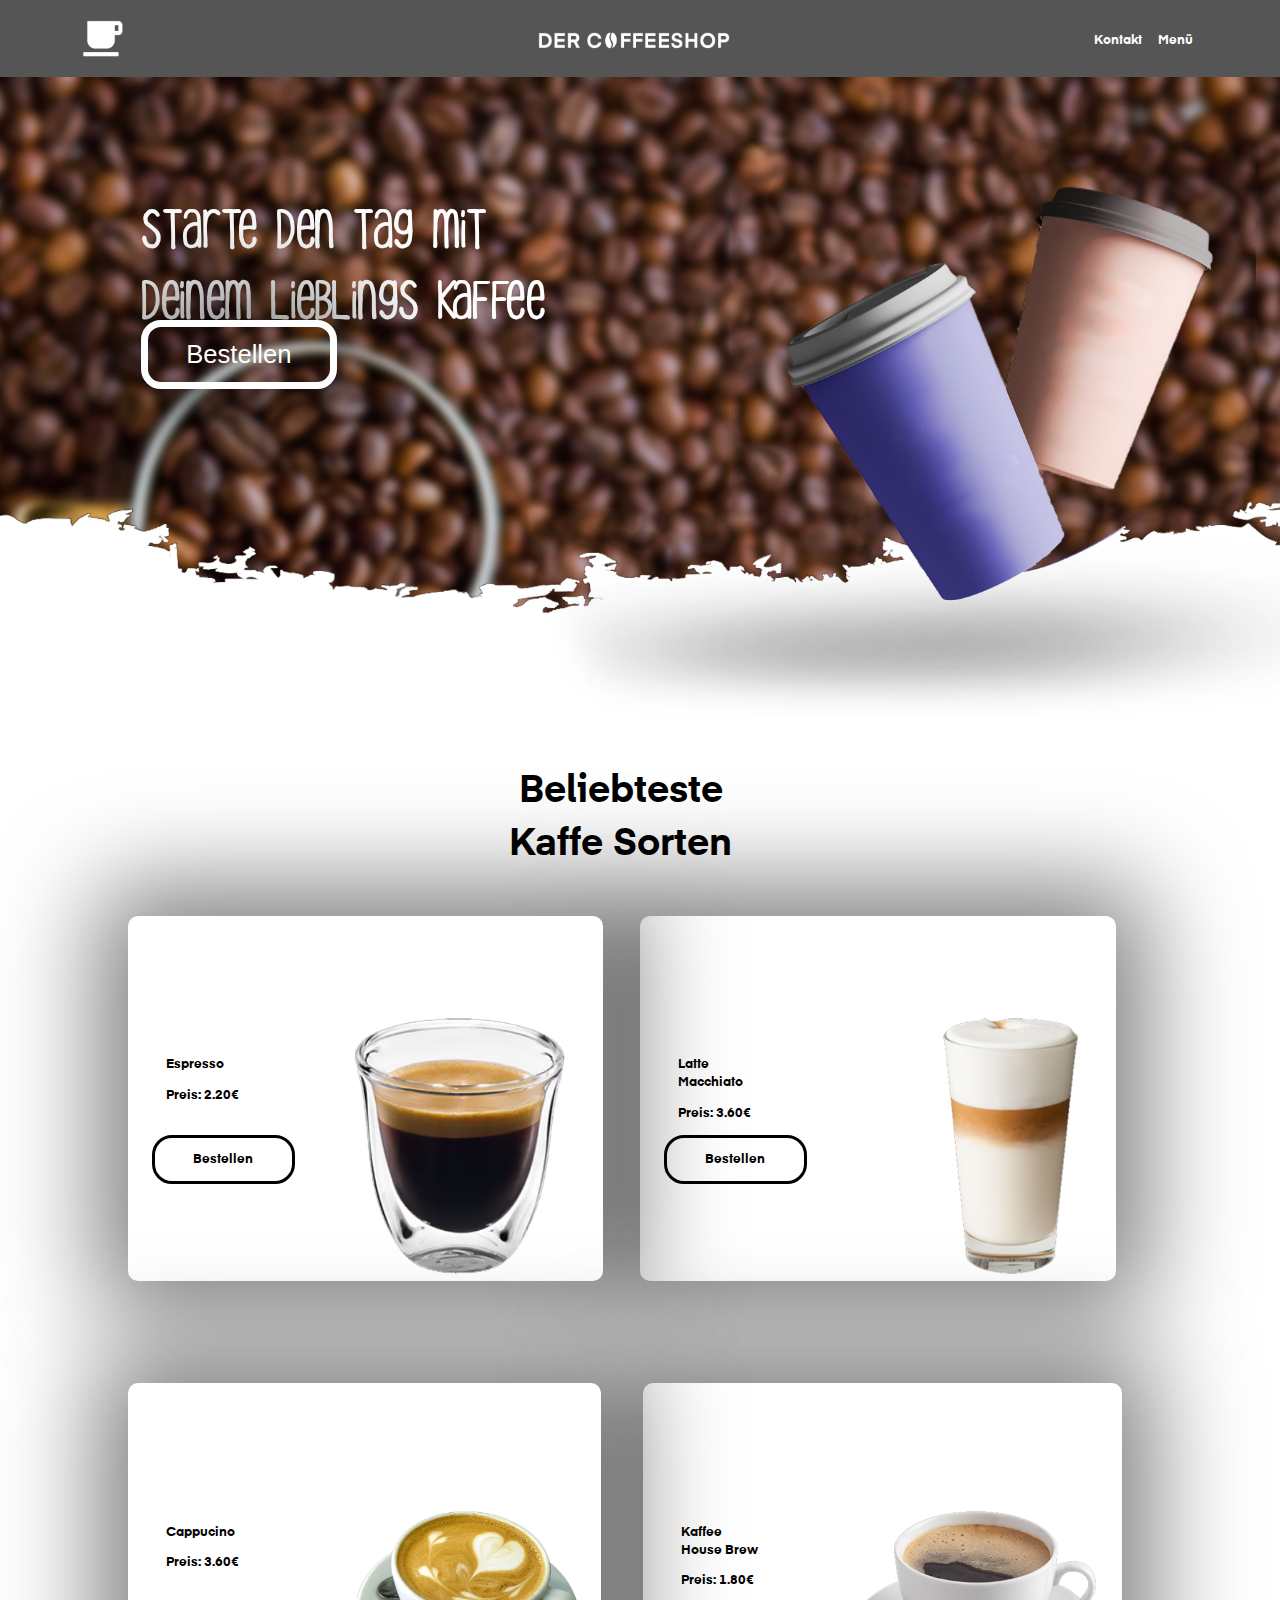
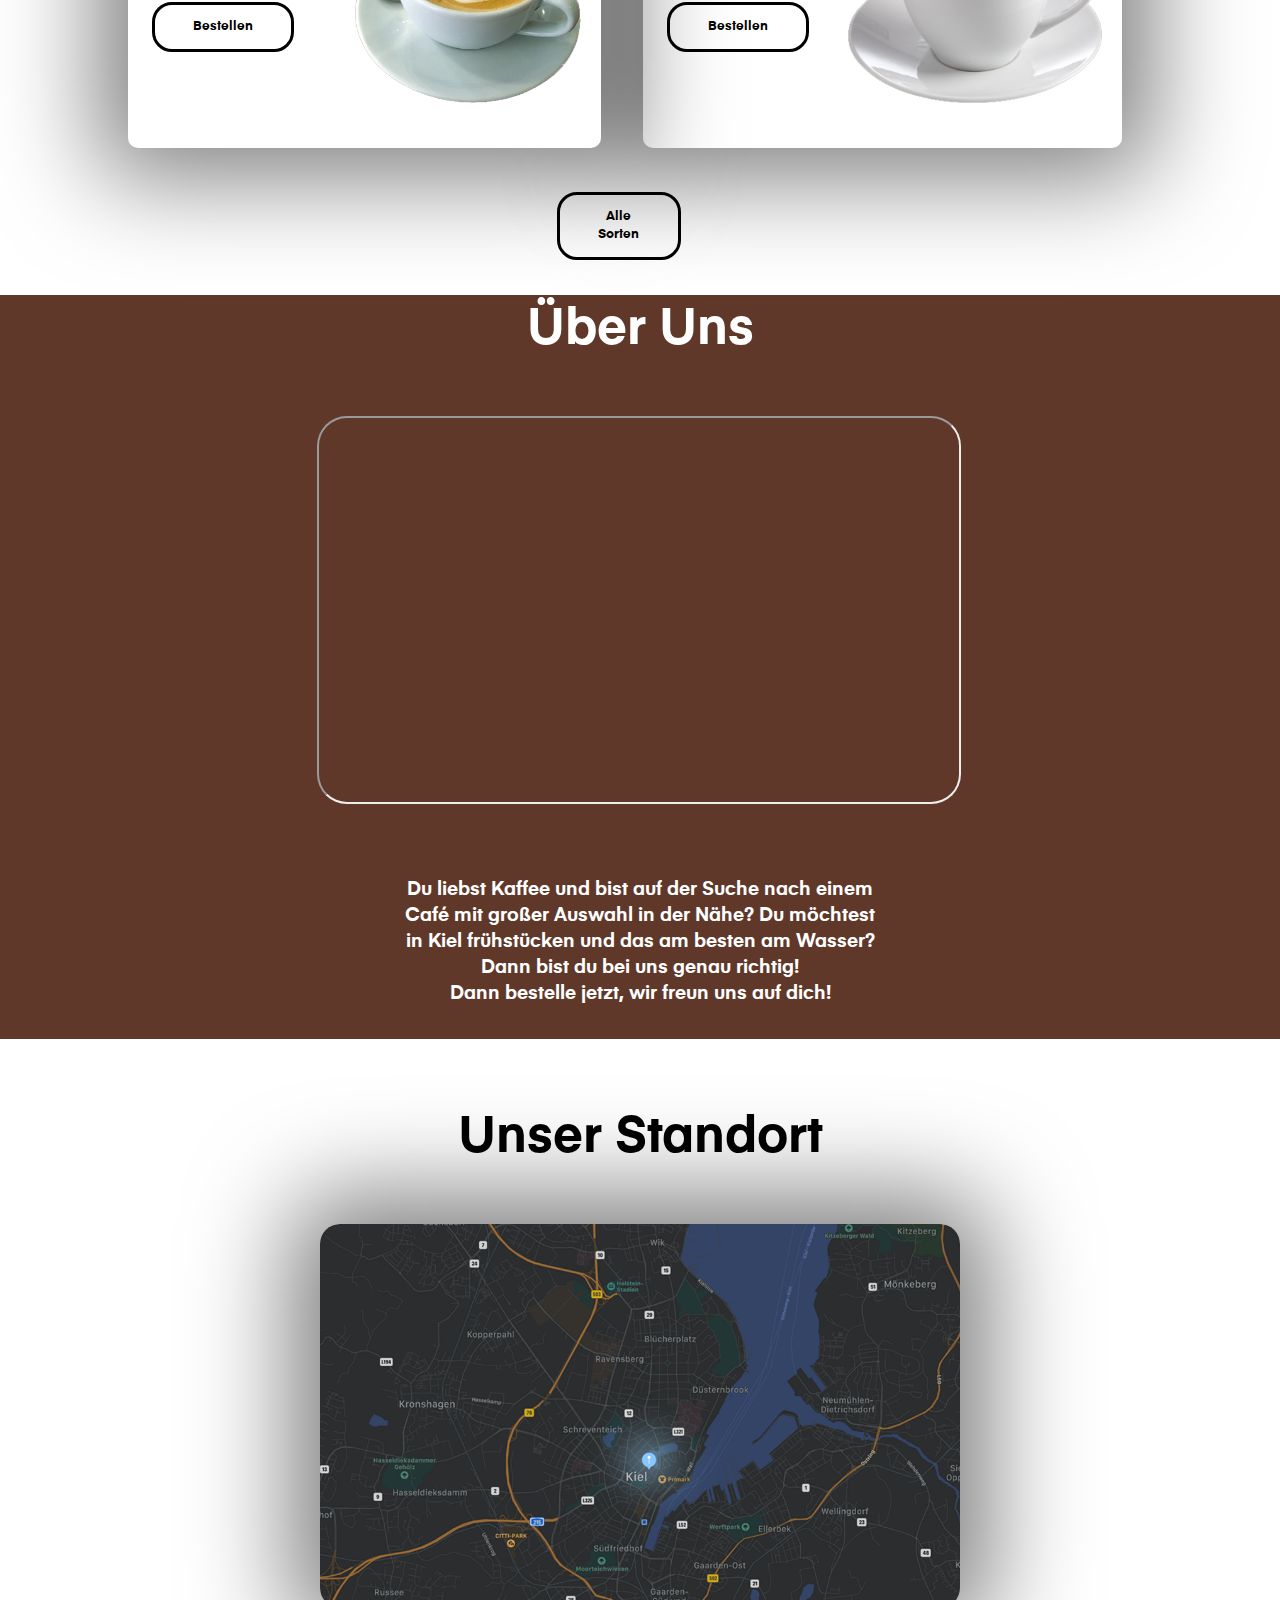
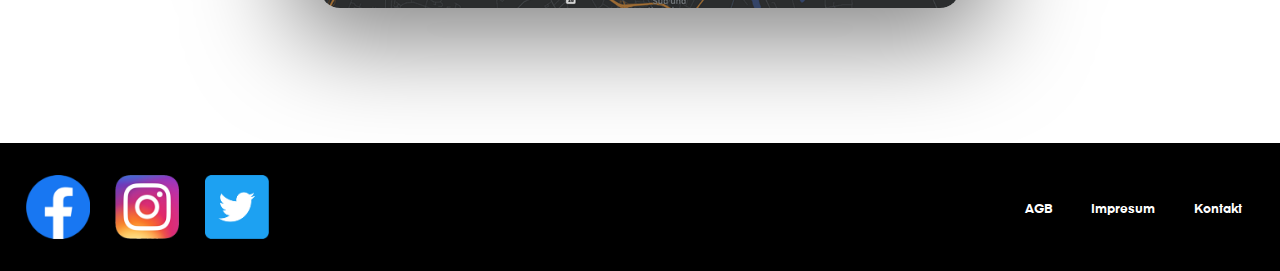
==== Website/Index.html @ a0479962 "Add files via upload" ====
<!DOCTYPE html>
<html>
	<head>
		<meta name="viewport" content="width=device-width, initial-scale=1">
		<link rel="stylesheet" href="css/Homepage-1.css">
		<script src="js/Homepage.js"></script>
		<title> Der Coffeshop</title>
	</head>

<body>

<div class="Outer"> 
	
	<div class="Cup">
		<div class="Logo">
   			 <img src="assets/Logo.png" alt="Cup" style="width: 4vw; height: auto;">
  		</div>
	</div>
	
	<div class="Coffee">	
 		<div class="Logo2">
    		<img src="assets/Logo2.png" alt="Logo" style="width: 15vw; height: auto;">
	 	</div>
	</div>
	
	<div class="">
		<a href="Contact.html" class="Kontakt">
		Kontakt
		</a>
	</div>
	
	<div class="">
		<a href="Contact.html" class="Menue">
		Menü
		</a>
	</div>
	
	
</div>
	
	
	
	
<figure class="MainOuter">
	
	<p class="Headline">
	Starte den Tag mit <br> deinem Lieblings Kaffee
	</p>
	
	
	<button class="btn" onclick=" window.open('Contact.html')">Bestellen</button>
	
	
	<figure class="Main">
	</figure>
	
</figure>
	
	
	<div class="Kaffetext-Main"> 
			
		<p> Beliebteste <br> Kaffe Sorten </p>
		
			
	</div>
	
<div class="TopRow"> 
	<div class="Kaffe1">
		
		<div class="Kaffetext"> 
			
		<p> Latte <br> Macchiato </p>
		<p> Preis: 3.60€ </p>
		<button class="btn-kaffe" onclick=" window.open('Contact.html')">Bestellen</button>
			
		</div>
		
		
		<div class="Bild">
   			 <img src="assets/Latte.png" alt="Cup" style="height: 20vw; width: auto;">
  		</div>
		
	</div>
	
		<div class="Kaffe2">
		
		<div class="Kaffetext"> 
			
		<p> Espresso <br> </p>
		<p> Preis: 2.20€ </p>
		<button class="btn-kaffe" onclick=" window.open('Contact.html')">Bestellen</button>
			
		</div>
		
		
		<div class="Bild">
   			 <img src="assets/Espresso.png" alt="Cup" style="height: 20vw; width: auto; margin-left: -6vw;">
  		</div>
		
	</div>

</div>
	
	<div class="LowerRow"> 
	<div class="Kaffe3">
		
		<div class="Kaffetext"> 
			
		<p> Kaffee <br> House Brew </p>
		<p> Preis: 1.80€ </p>
		<button class="btn-kaffe" onclick=" window.open('Contact.html')">Bestellen</button>
			
		</div>
		
		
		<div class="Bild">
   			 <img src="assets/House.png" alt="Cup" style="height: 15vw; width: auto; padding-top:-1vw ;margin-bottom: 3vw; margin-left: -8vw;margin-right: -1.4vw;margin-top: 2vw;">
  		</div>
		
	</div>
	
		<div class="Kaffe4">
		
		<div class="Kaffetext"> 
			
			<p> Cappucino <br></p>
			<p> Preis: 3.60€ </p>
			<button class="btn-kaffe" onclick=" window.open('Contact.html')">Bestellen</button>
			
			</div>
		
		
			<div class="Bild">
   				 <img src="assets/Cappucino.png" alt="Cup" style="height: 15vw; width: auto; padding-top:-1vw ;margin-bottom: 3vw; margin-left: -6vw;margin-right: -1.4vw;margin-top: 2vw;">
  			</div>
		
		</div>
		

</div>
	
<div class="AllCoffee"> 
	<div class="AlleSorten">	
		<button class="btn-kaffe" onclick=" window.open('Contact.html')">Alle Sorten</button>	
	</div>
</div>
	
<div class="UeberUns">
	
	<div class="UeberUnsTextMain">
	<p>
	Über Uns
	</p>
	</div>
	
	<div class="UeberUnsVideo">
	<iframe width="700vw" height="500vw" class="UeberUnsVideo" src="https://www.youtube.com/embed/Tdwetb0Mvyc">
</iframe>
	</div>
	
	<div class="UeberUnsText">
	<p>
	Du liebst Kaffee und bist auf der Suche nach einem <br> Café mit großer Auswahl in der Nähe?
	Du möchtest <br> in Kiel frühstücken und das am besten am Wasser? <br> 
	Dann bist du bei uns genau richtig! <br> Dann bestelle jetzt, wir freun uns auf dich!
	</p>
	</div>
	
</div>
	
<div class="MapSection">
	<div class="MapTextMain">
	<p>
	Unser Standort
	</p>
	</div>
	<div class="Map">
	<img class="MapImg" src="assets/Map.png" alt="Map">
	</div>
</div>

<footer>
<div class="all"> 

 
	<div>
  	<div class="box">
		<img src="assets/FB.png" class="Social" alt="FB">
 	 </div>
  		<div class="box" >
 		 <img src="assets/IG.png" class="Social" alt="IG">
  		</div>
 	 	<div class="box" >
  		<img src="assets/TWitter.png" class="Social" alt="Twitter">
  		</div>
	</div>

<div>
  <div class="box2">
  <p>Kontakt</p>
  </div>
  <div class="box2" >
  <p>Impresum</p>
  </div>
  <div class="box2" >
  <p>AGB</p>
  </div>
</div>

</div>
	

</footer>




</body>
</html>
---- Website/css/Homepage-1.css ----
@font-face {
    font-family: Eina04;
    src: url("../assets/fonts/Eina04-Bold.ttf") format('truetype');
}

 @font-face {
    font-family: Eina03;
    src: url("../assets/fonts/Eina03-Bold.ttf") format('truetype');
}
 @font-face {
    font-family: Dreamy;
    src: url("../assets/fonts/Dreamy Land Medium.ttf") format('truetype');
}

/** Hier setzten wir die Schriftart für den Body **/

body {
 	margin: 0;
	font-family: Eina03;
  
}


/** Hier beginnt der Header **/

.Outer {
	margin:0;
	background:#555;
	padding: 3vw;
}

.Cup {
 
	position: absolute;
  	left: 5%;
   	float: left;
  	padding: 1vw;
  	margin-top: -3%;
	
}

.Coffee {

  	position: absolute;
  	left: 42%;
   	float: left;
	padding-top: 1vw;
  	margin-top: -1.5%;
  
}

.Kontakt {
	font-size: 1vw;
 	color: white;
  	position: absolute;
  	left: 85%;
   	float: left;
  	padding: 0.5vw;
   	margin-top: -1%;
	text-decoration: inherit;
	
}

.Menue {
	font-size: 1vw;
  	color: white;
  	position: absolute;
  	left: 90%;
   	float: left;
  	padding: 0.5vw;
   	margin-top: -1%;
	text-decoration: inherit;
}

.Menue:hover {
	
	background-color: #5F3829;
}

.Kontakt:hover {
	
	background-color: #5F3829;
}




/** Hier beginnt die Headline "Starte dent Tag..." **/

.Headline {
	font-family: Dreamy;
	color: white; 
	background-color: transparent;
	position: absolute;
	
  	top: 10vw;
  	left: 8%;
 
	padding: 1vw 3vw 1vw 3vw;
	font-size: 4vw;
}

/** Hier beginnt das Hintergrund-Bild für die Startseite **/

.Main {
  
  	background-image: url("../assets/Unbenannt-2.png");
  	height: 100%;
	width: auto;
	padding-bottom: 50vw;
	margin-left: 0px;
	margin-right: 0;
	margin-top: 0;
	padding-top: 0;
 	background-size: cover;
  	background-repeat: no-repeat;
}

.MainOuter {
	
	height: auto;
	width: 100%;
	margin-left: 0;
	margin-right: 0;
	margin-top: 0;
	padding-top: 0;
	background-size: cover;
  	background-repeat: no-repeat;
}

/** Hier beginnt der Knopf unter der Headline "Starte dent Tag..." **/


.btn {
 
  	color: white; 
	background-color: transparent;
  	border: 7px solid white;
	position: absolute;
	border-radius: 20px;
  	top: 25vw;
  	left: 11%;
	padding: 1vw 3vw 1vw 3vw;
	font-size: 2vw;
	box-shadow: 0px 0px 100px 30px rgba(1,1,1,0.5);

	
}

.btn:hover 
{
	background: black;
	color:white;
	border: 7px solid black;
	
}


/** Hier beginnt die Box von "Kaffe1" **/

.Kaffe1 {
	margin-right: 5vw;
	margin-bottom: 5vw;
	border-radius: 10px;
	float:left;
	background: white;
	position: absolute;
  	left: 50%;
	padding-top: 10vw;
  	margin-top: -1.5%;
	box-shadow: 0px 0px 100px 30px rgba(1,1,1,0.5);
	
}


/** Hier beginnt die Box von "Kaffe2" **/

.Kaffe2 {
	
	border-radius: 10px;
	float:left;
	background: white;
	position: absolute;
  	left: 10%;
	padding-top: 10vw;
  	margin-top: -1.5%;
	box-shadow: 0px 0px 100px 30px rgba(1,1,1,0.5);
}

/** Hier beginnt die Box von "Kaffe3" **/

.Kaffe3 {
	margin-right: 5vw;
	margin-bottom: 5vw;
	border-radius: 10px;
	float:left;
	background: white;
	position: absolute;
  	left: 50.2%;
	padding-top: 10vw;
  	margin-top: 35%;
	box-shadow: 0px 0px 100px 30px rgba(1,1,1,0.5);
	
}


/** Hier beginnt die Box von "Kaffe4" **/


.Kaffe4 {
	
	border-radius: 10px;
	float:left;
	background: white;
	position: absolute;
  	left: 10%;
	padding-top: 10vw;
	margin-top: 35%;
	box-shadow: 0px 0px 100px 30px rgba(1,1,1,0.5);
}


/** Hier beginnen die Bilder in den Boxen **/

.Bild {
	
	float:right;
  	margin-top: -2vw;
	margin-left: 15vw;
	margin-right: 3vw;
	
}
/** Hier beginnt der Text wie z.B. "Espresso" **/

.Kaffetext {
	font-size: 1vw;
	float:left;
	margin-bottom: 0%;
	margin-left: 3vw;
	margin-right: 0vw;
}

/** Hier beginnt der Knopf für "Bestellen" in den Boxen **/

.btn-kaffe {
 	font-family: Eina03;
  	color: black; 
	background-color: transparent;
  	border: 3px solid black;
	position: absolute;
	border-radius: 20px;
  	top: 60%;
  	left: 5%;
	padding: 1vw 3vw 1vw 3vw;
	font-size: 1vw;
}

.btn-kaffe:hover {
 	background: black;
	color:white;
  
}

/** Hier beginnt die Überschrift für "Beliebteste Kaffe Sorten"  **/

.Kaffetext-Main {
	font-family: Eina04;
  	font-size: 3vw;
	text-align: center;
	margin-left: -3vw;
	padding-top: 1vw;
  	margin-top: -1.5%;
	margin-bottom: 5vw;
}


/** Hier beginnt der Knopf für "Alle Sorten"  **/


.AllCoffee {
	
	border-radius: 10px;
	float:left;
	background: white;
	position: absolute;
  	left: 43.5%;
	margin-top: 67vw;
	margin-bottom: 5vw;
	
	
}



/** Hier beginnt das "Über Uns"-Abteil **/


.UeberUns {
	
	background-color: #5F3829;
	margin-top: 80%;
}

.UeberUnsText {
	text-align: center;
	color: white;
	margin-top: 40%;
	font-size: 1.5vw;
	padding-bottom: 1%;
}

.UeberUnsVideo {
	height: 30vw;
	width: 50vw;
	position: absolute;
	margin-left: 16.5%;
	border-radius: 30px;
}

.UeberUnsTextMain {
	
	color: white;
	text-align: center;
	font-size: 4vw;
	
}



/** Hier beginnt das "Map"-Abteil **/



.MapSection {
	
	margin-top: 5%;
}

.MapImg {
	margin-left:25%; ;
	width: 50vw;
	height: 30vw;
	border-radius: 20px;
	box-shadow: 0px 0px 100px 30px rgba(1,1,1,0.5);
}

.MapTextMain {
	
	color: black;
	text-align: center;
	font-size: 4vw;
	
}




/** Hier beginnt der Footer **/



.box {
	margin-top: 2.5%;
  	float: left;
  	width: 5vw;
  	margin-left: 2vw;

}

.box2 {
	font-size: 1vw;
	color:white;
	margin-top: 3.5%;
  	float: right;
	padding-right:3vw; 
}

.all{
	padding-bottom:10%;
	background-color:black;
	margin-top:10%;
}

.Social {
	height: 5vw;
}

.Social:hover {
	height: 5.5vw;
}




/** Hier beginnt die Kontakt-Seite **/

/** Hier beginnt das Hintergrundbild der Kontakt Seite **/

.MainImageContact {
  
  	background-image: url("../assets/Bohnen.png");
  	height: 100%;
	width: auto;
	padding-bottom: 50vw;
	margin-left: 0px;
	margin-right: 0;
	margin-top: 0;
	padding-top: 0;
 	background-size: cover;
  	background-repeat: no-repeat;
}

/** Hier beginnt das Kontakt Formula **/

.FormHeader {
	
	margin-bottom: 4vw;
	font-size: 2vw;
}

.ContactForm {
	background-color: white;
	margin-top: -30vw;
	box-shadow: 0px 0px 100px 30px rgba(1,1,1,0.5);
	margin-left: 25vw;
	margin-right: 25vw;
	text-align: center;
	
}

.ContactFormText {
	
	text-align: center;
	font-size: 1.5vw;
	padding-top: 1vw;
	padding-bottom: 5vw;
	
}


input[type=text], select, textarea {
  width: 100%;
  padding: 12px;
  border: 1px solid #ccc;
  border-radius: 4px;
  box-sizing: border-box;
  margin-top: 6px;
  margin-bottom: 16px;
  resize: vertical;
}

input[type=submit] {
  background-color: #5F3829;
  color: white;
  padding: 12px 20px;
  border: none;
  border-radius: 4px;
  cursor: pointer;
}

input[type=submit]:hover {
  background-color: #955840;
}

.container {
  border-radius: 10px;
  background-color: white;
  padding: 20px;
}

/** Hier beginnt die "Alle Sorten" Seite **/
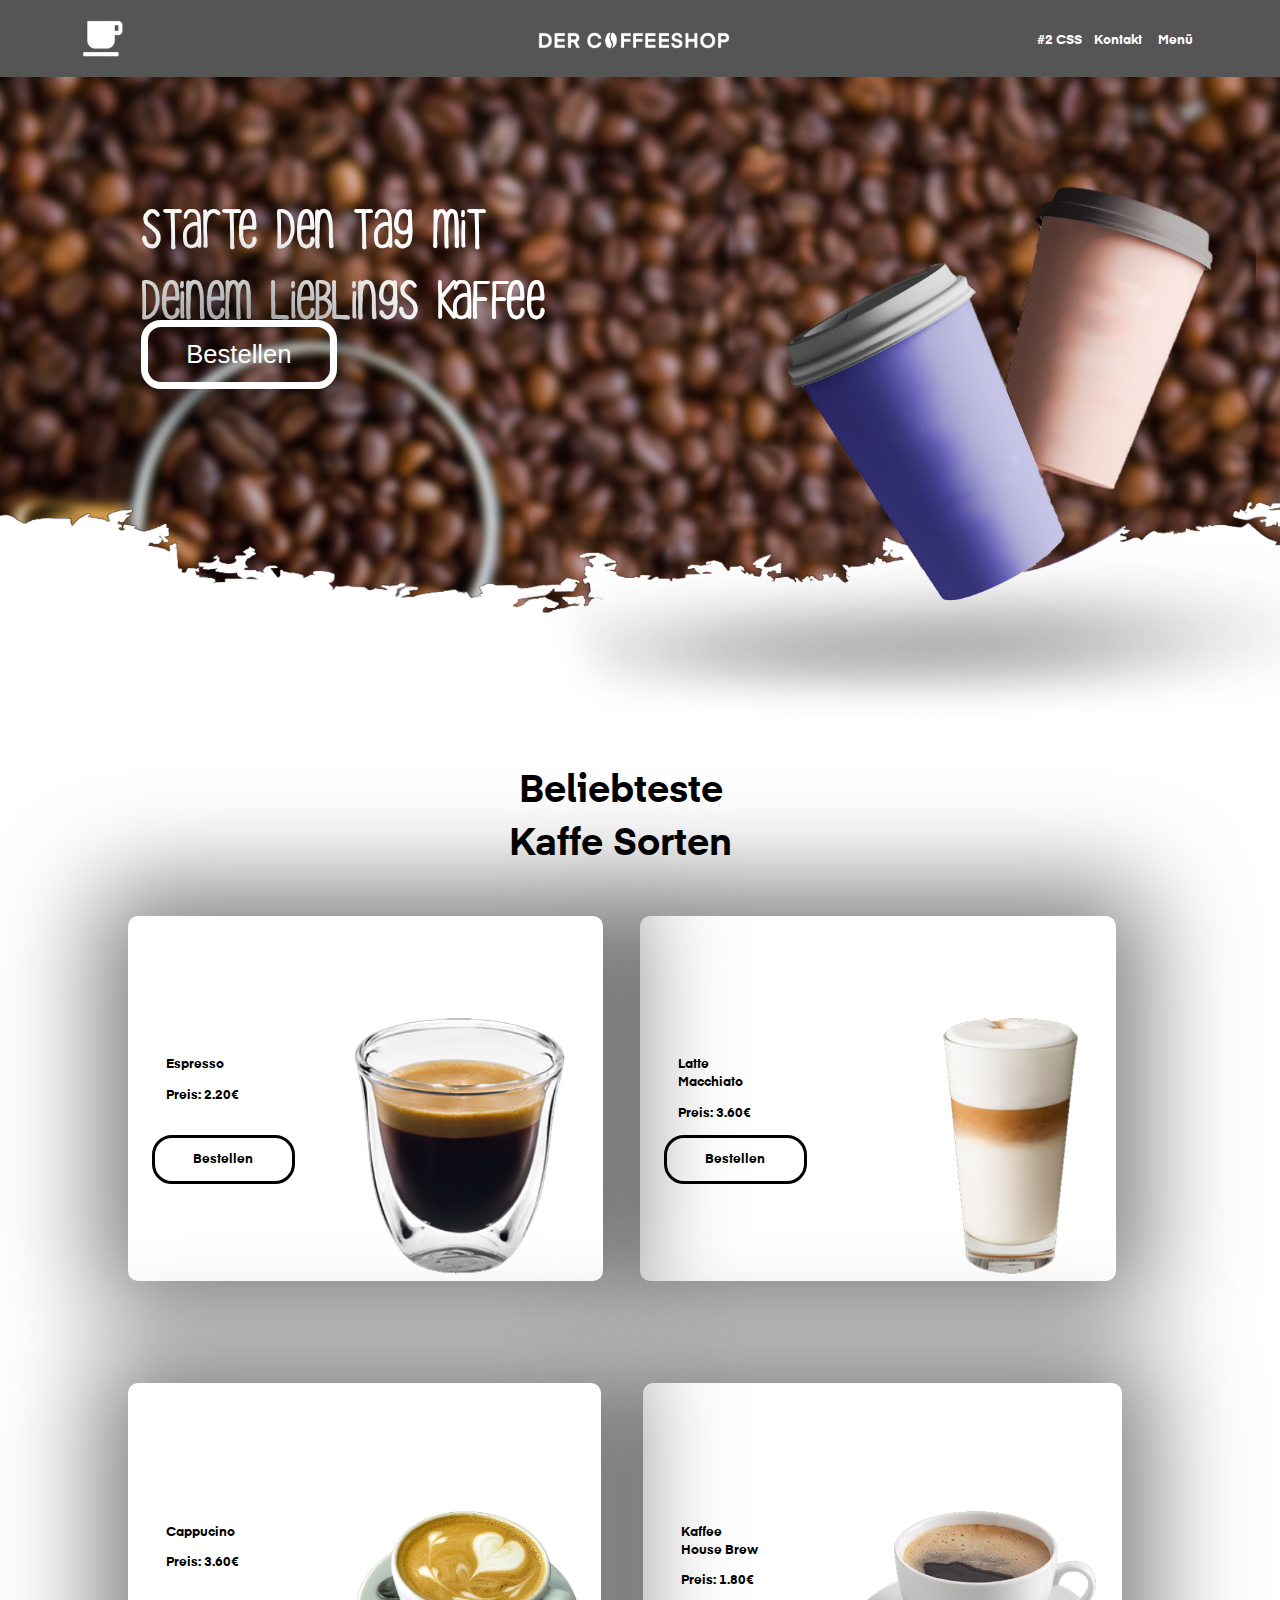
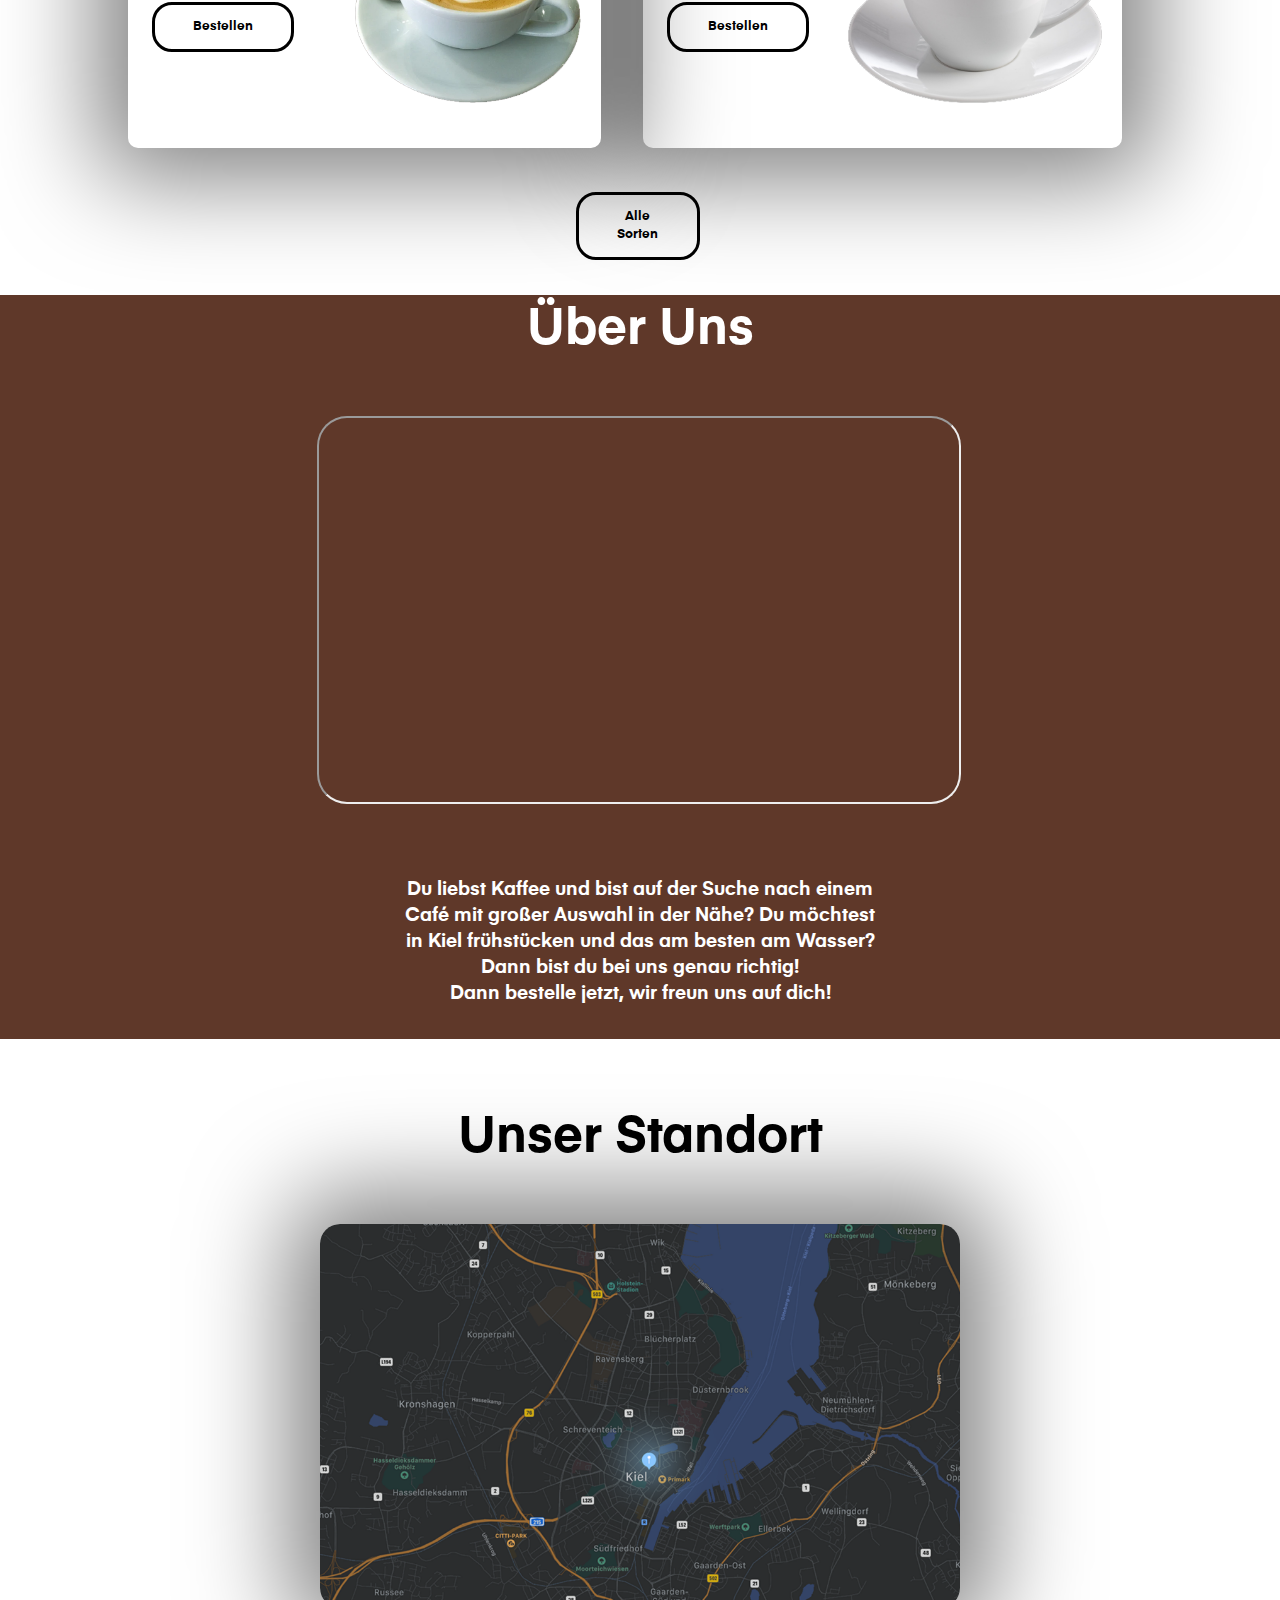
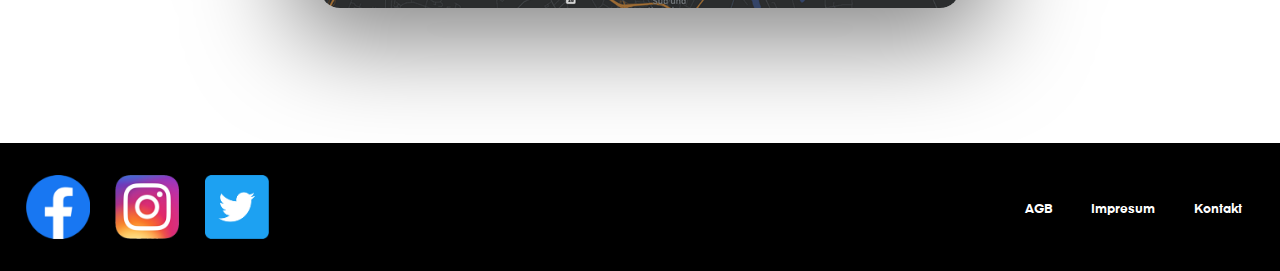
==== commit cb648119: "Add files via upload" ====
--- a/Website/Index.html
+++ b/Website/Index.html
@@ -22,7 +22,11 @@
     		<img src="assets/Logo2.png" alt="Logo" style="width: 15vw; height: auto;">
 	 	</div>
 	</div>
-	
+	<div class="">
+		<a href="Index2.html" class="Style">
+		#2 CSS
+		</a>
+	</div>
 	<div class="">
 		<a href="Contact.html" class="Kontakt">
 		Kontakt
@@ -30,7 +34,7 @@
 	</div>
 	
 	<div class="">
-		<a href="Contact.html" class="Menue">
+		<a href="allesorten.html" class="Menue">
 		Menü
 		</a>
 	</div>
@@ -48,7 +52,7 @@
 	</p>
 	
 	
-	<button class="btn" onclick=" window.open('Contact.html')">Bestellen</button>
+	<button class="btn" onclick=" window.open('allesorten.html')">Bestellen</button>
 	
 	
 	<figure class="Main">
@@ -71,7 +75,7 @@
 			
 		<p> Latte <br> Macchiato </p>
 		<p> Preis: 3.60€ </p>
-		<button class="btn-kaffe" onclick=" window.open('Contact.html')">Bestellen</button>
+		<button class="btn-kaffe" onclick=" window.open('allesorten.html')">Bestellen</button>
 			
 		</div>
 		
@@ -88,7 +92,7 @@
 			
 		<p> Espresso <br> </p>
 		<p> Preis: 2.20€ </p>
-		<button class="btn-kaffe" onclick=" window.open('Contact.html')">Bestellen</button>
+		<button class="btn-kaffe" onclick=" window.open('allesorten.html')">Bestellen</button>
 			
 		</div>
 		
@@ -108,7 +112,7 @@
 			
 		<p> Kaffee <br> House Brew </p>
 		<p> Preis: 1.80€ </p>
-		<button class="btn-kaffe" onclick=" window.open('Contact.html')">Bestellen</button>
+		<button class="btn-kaffe" onclick=" window.open('allesorten.html')">Bestellen</button>
 			
 		</div>
 		
@@ -125,7 +129,7 @@
 			
 			<p> Cappucino <br></p>
 			<p> Preis: 3.60€ </p>
-			<button class="btn-kaffe" onclick=" window.open('Contact.html')">Bestellen</button>
+			<button class="btn-kaffe" onclick=" window.open('allesorten.html')">Bestellen</button>
 			
 			</div>
 		
@@ -141,7 +145,7 @@
 	
 <div class="AllCoffee"> 
 	<div class="AlleSorten">	
-		<button class="btn-kaffe" onclick=" window.open('Contact.html')">Alle Sorten</button>	
+		<button class="btn-kaffe" onclick=" window.open('allesorten.html')">Alle Sorten</button>	
 	</div>
 </div>
 	
--- a/Website/css/Homepage-1.css
+++ b/Website/css/Homepage-1.css
@@ -48,6 +48,18 @@
 	padding-top: 1vw;
   	margin-top: -1.5%;
   
+}
+
+.Style {
+	font-size: 1vw;
+ 	color: white;
+  	position: absolute;
+  	left: 80.5%;
+   	float: left;
+  	padding: 0.5vw;
+   	margin-top: -1%;
+	text-decoration: inherit;
+	
 }
 
 .Kontakt {
@@ -284,7 +296,7 @@
 	float:left;
 	background: white;
 	position: absolute;
-  	left: 43.5%;
+  	left: 45%;
 	margin-top: 67vw;
 	margin-bottom: 5vw;
 	
@@ -470,5 +482,163 @@
 }
 
 /** Hier beginnt die "Alle Sorten" Seite **/
-
-  
+.endbox{
+	padding-bottom:10%;
+	background-color:black;
+	margin-top:5%;
+}
+
+.allesortentopbild {
+	background-image: url("../assets/coffeetopbild.png");
+  	height: 100%;
+	width: auto;
+	padding-bottom: 50vw;
+	margin-left: 0px;
+	margin-right: 0;
+	margin-top: 0;
+	padding-top: 0;
+ 	background-size: cover;
+  	background-repeat: no-repeat; 
+}
+
+.unserespecials {
+	font-family: Eina04;
+  	font-size: 3vw;
+	text-align: center;
+	margin-left: 27vw;
+	margin-right: 27vw;
+	padding: 1vw;
+  	margin-top: -35%;
+	margin-bottom: 35vw;
+	color:black;
+	background-color: white;
+	box-shadow:0 0 20px 10px rgba(0, 0, 0, 0.5);
+}
+
+/** Hier beginnt die Box von "Kaffe5" **/
+
+.Kaffe5 {
+	margin-right: 5vw;
+	margin-bottom: 5vw;
+	border-radius: 10px;
+	float:left;
+	background: white;
+	position: absolute;
+  	left: 50%;
+	padding-top: 10vw;
+  	margin-top: -1.5%;
+	box-shadow: 0px 0px 100px 30px rgba(1,1,1,0.5);
+	
+}
+
+
+/** Hier beginnt die Box von "Kaffe6" **/
+
+.Kaffe6 {
+	
+	border-radius: 10px;
+	float:left;
+	background: white;
+	position: absolute;
+  	left: 10%;
+	padding-top: 10vw;
+  	margin-top: -1.5%;
+	box-shadow: 0px 0px 100px 30px rgba(1,1,1,0.5);
+}
+
+/** Hier beginnt die Box von "Kaffe7" **/
+
+.Kaffe7 {
+	margin-right: 5vw;
+	margin-bottom: 5vw;
+	border-radius: 10px;
+	float:left;
+	background: white;
+	position: absolute;
+  	left: 50.2%;
+	padding-top: 10vw;
+  	margin-top: 35%;
+	box-shadow: 0px 0px 100px 30px rgba(1,1,1,0.5);
+	
+}
+
+
+/** Hier beginnt die Box von "Kaffe8" **/
+
+
+.Kaffe8 {
+	
+	border-radius: 10px;
+	float:left;
+	background: white;
+	position: absolute;
+  	left: 10%;
+	padding-top: 10vw;
+	margin-top: 35%;
+	box-shadow: 0px 0px 100px 30px rgba(1,1,1,0.5);
+}
+
+.new4 {
+	margin-top: 110%;
+}
+
+/** Hier beginnt die Box von "Kaffe9" **/
+
+.Kaffe9 {
+	margin-right: 5vw;
+	margin-bottom: 5vw;
+	border-radius: 10px;
+	float:left;
+	background: white;
+	position: absolute;
+  	left: 50%;
+	padding-top: 10vw;
+  	margin-top: -1.5%;
+	box-shadow: 0px 0px 100px 30px rgba(1,1,1,0.5);
+	
+}
+
+
+/** Hier beginnt die Box von "Kaffe10" **/
+
+.Kaffe10 {
+	
+	border-radius: 10px;
+	float:left;
+	background: white;
+	position: absolute;
+  	left: 10%;
+	padding-top: 10vw;
+  	margin-top: -1.5%;
+	box-shadow: 0px 0px 100px 30px rgba(1,1,1,0.5);
+}
+
+.newnew4 {
+	margin-top: 182%;
+}
+
+.warenkorpbg {
+	background-color: #5F3829;
+	margin-top: 220%;
+	padding: 3%;
+	text-align: center;
+	font-size: 5vw;
+	color:white
+}
+
+.warenkorp {
+	margin: 3%;
+	padding: 3%;
+	background-color: white;
+	text-align: center;
+	font-size: 1.5vw;
+	color: black;
+}
+
+.ContactFormallesorten {
+	background-color: white;
+	margin-top: 0vw;
+	margin-left: 25vw;
+	margin-right: 25vw;
+	text-align: center;
+}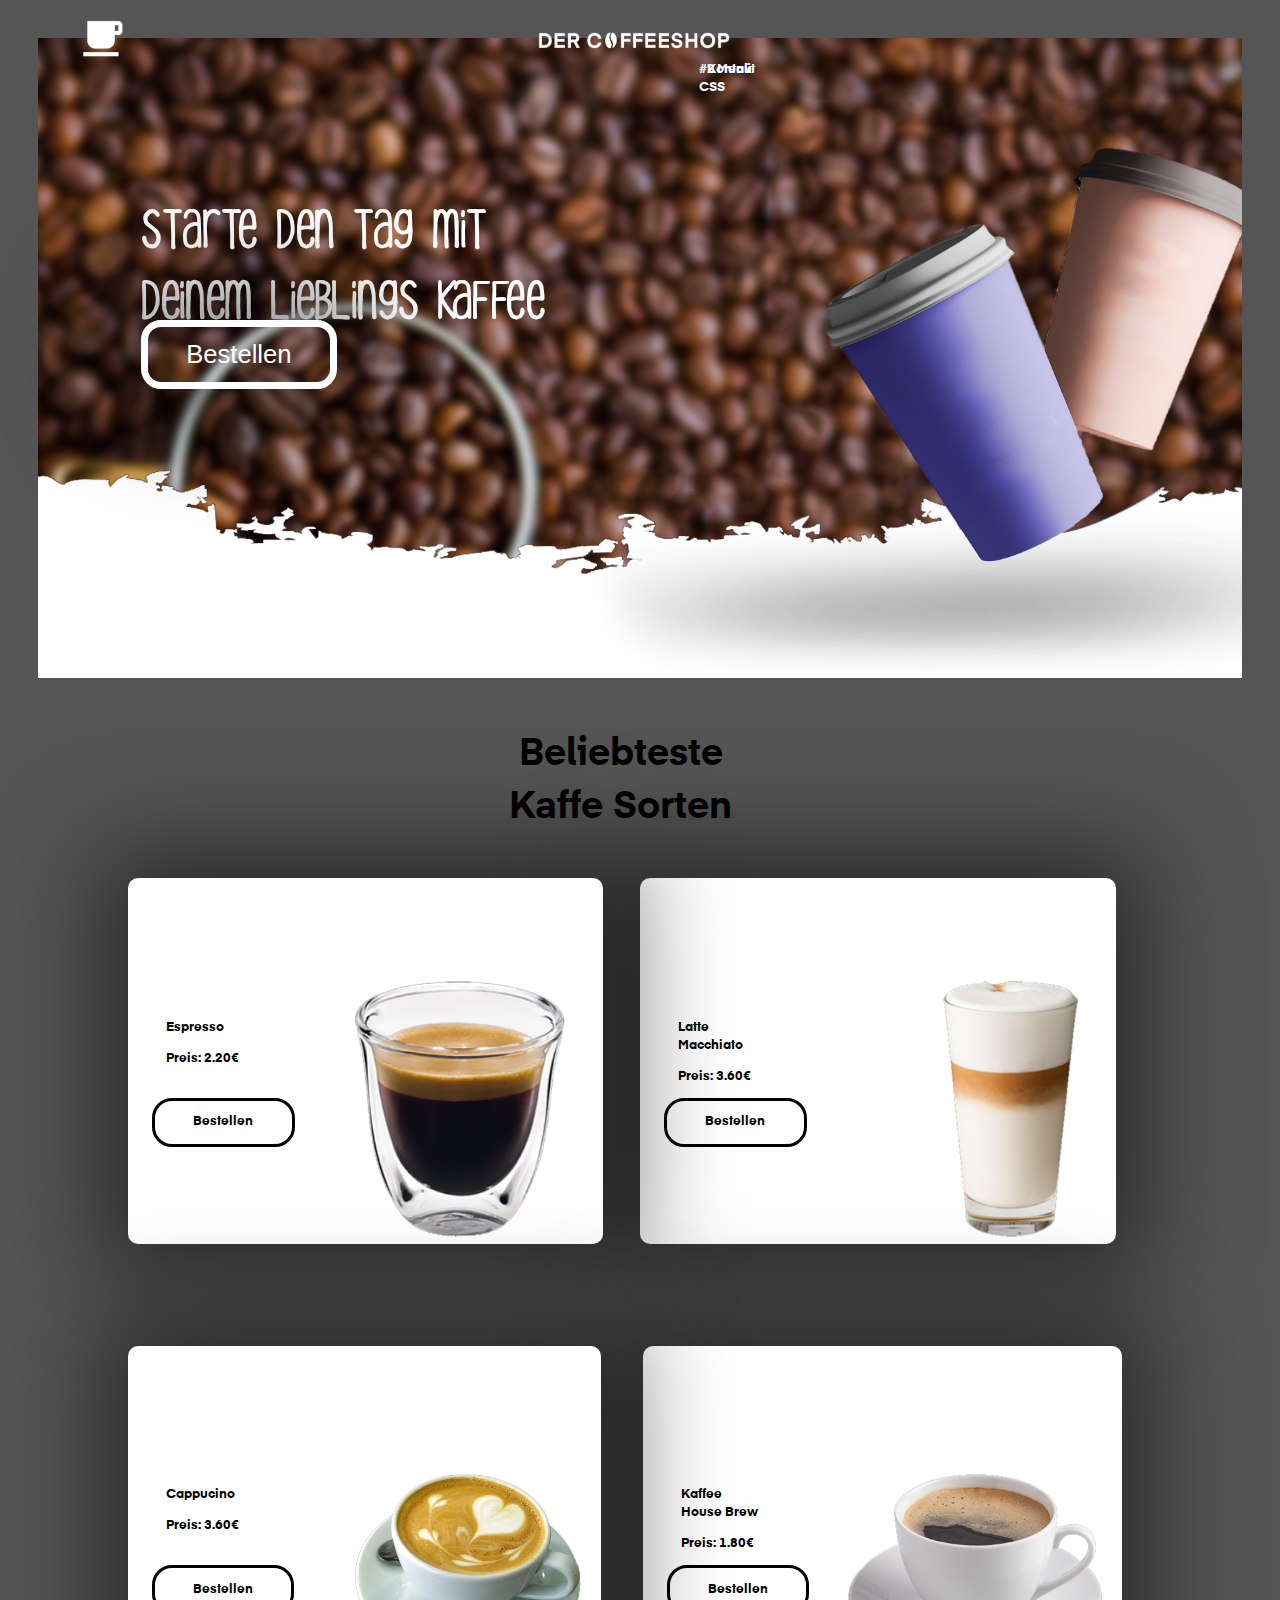
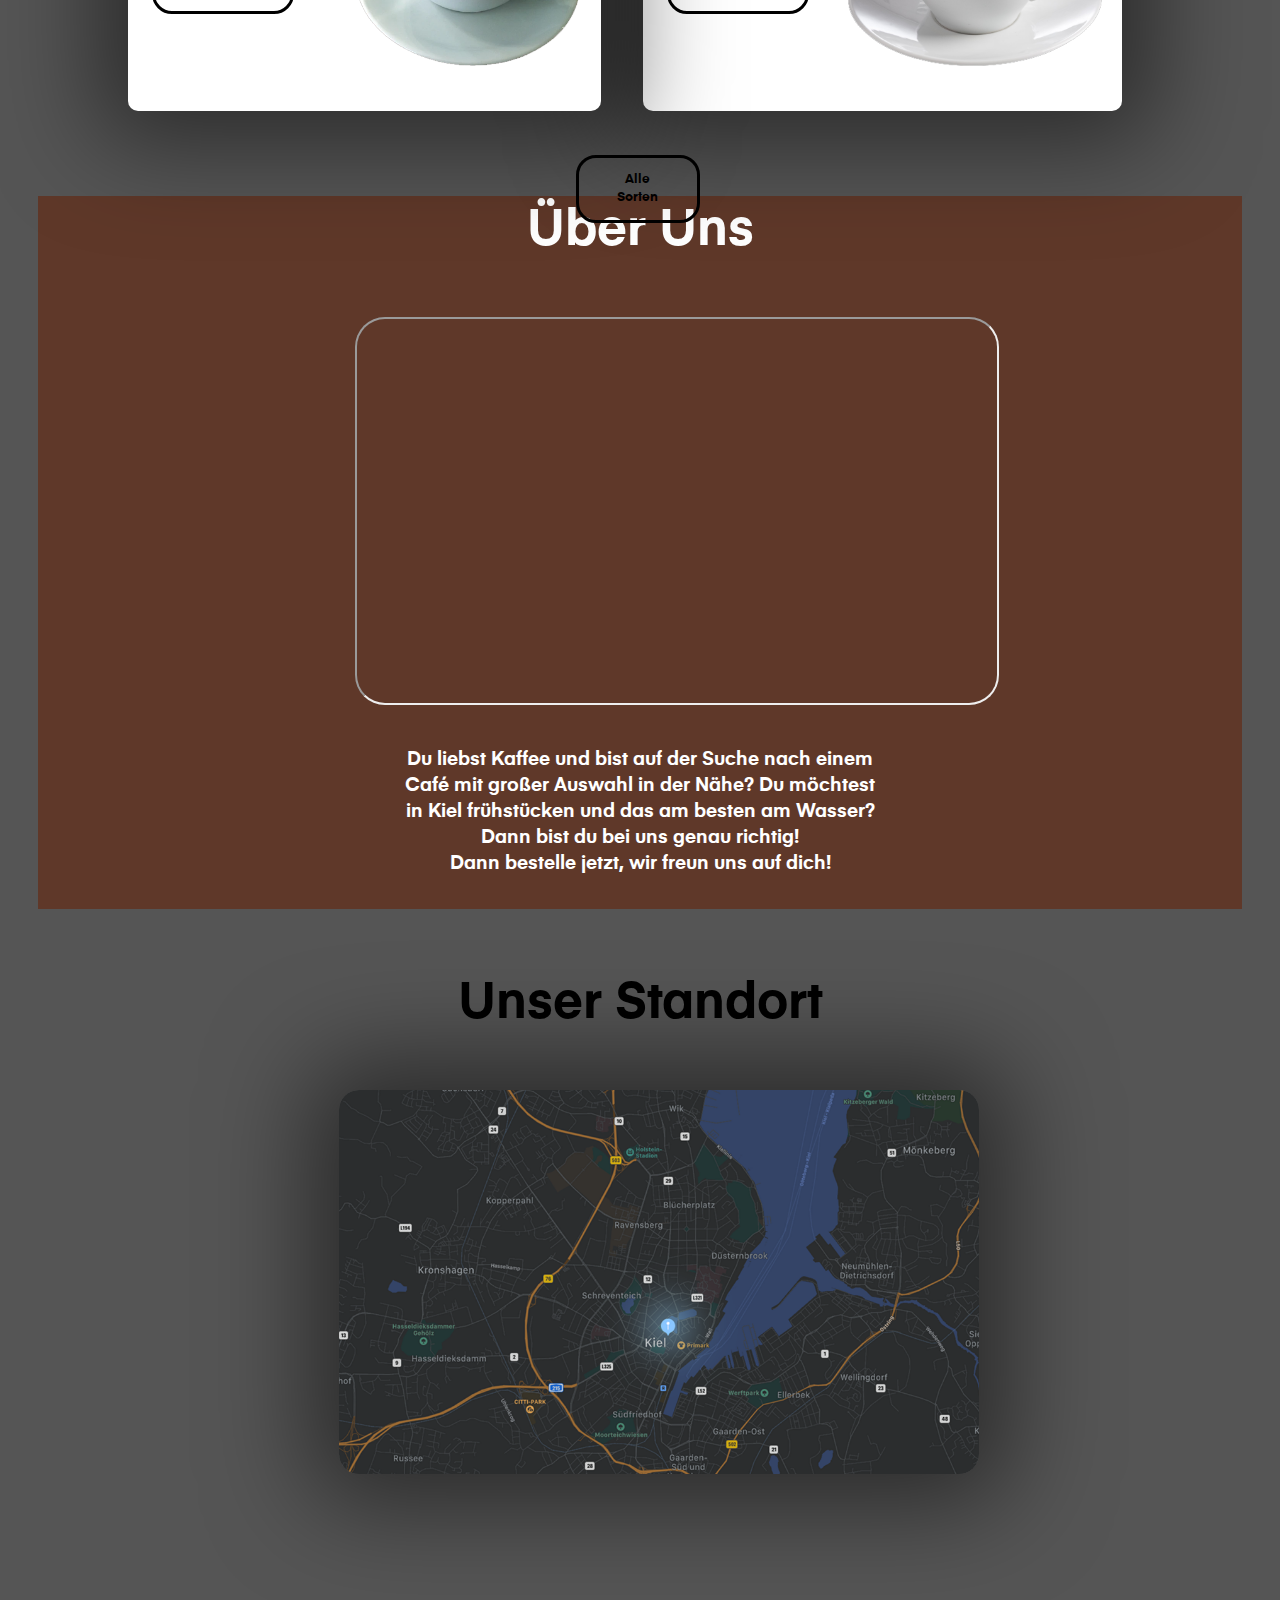
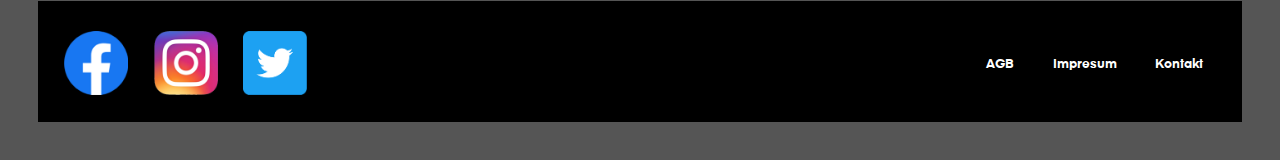
==== commit 938de726: "Update Index.html" ====
--- a/Website/Index.html
+++ b/Website/Index.html
@@ -18,9 +18,10 @@
 	</div>
 	
 	<div class="Coffee">	
+ 		<a href="Index.html"> 
  		<div class="Logo2">
     		<img src="assets/Logo2.png" alt="Logo" style="width: 15vw; height: auto;">
-	 	</div>
+			</a>
 	</div>
 	<div class="">
 		<a href="Index2.html" class="Style">
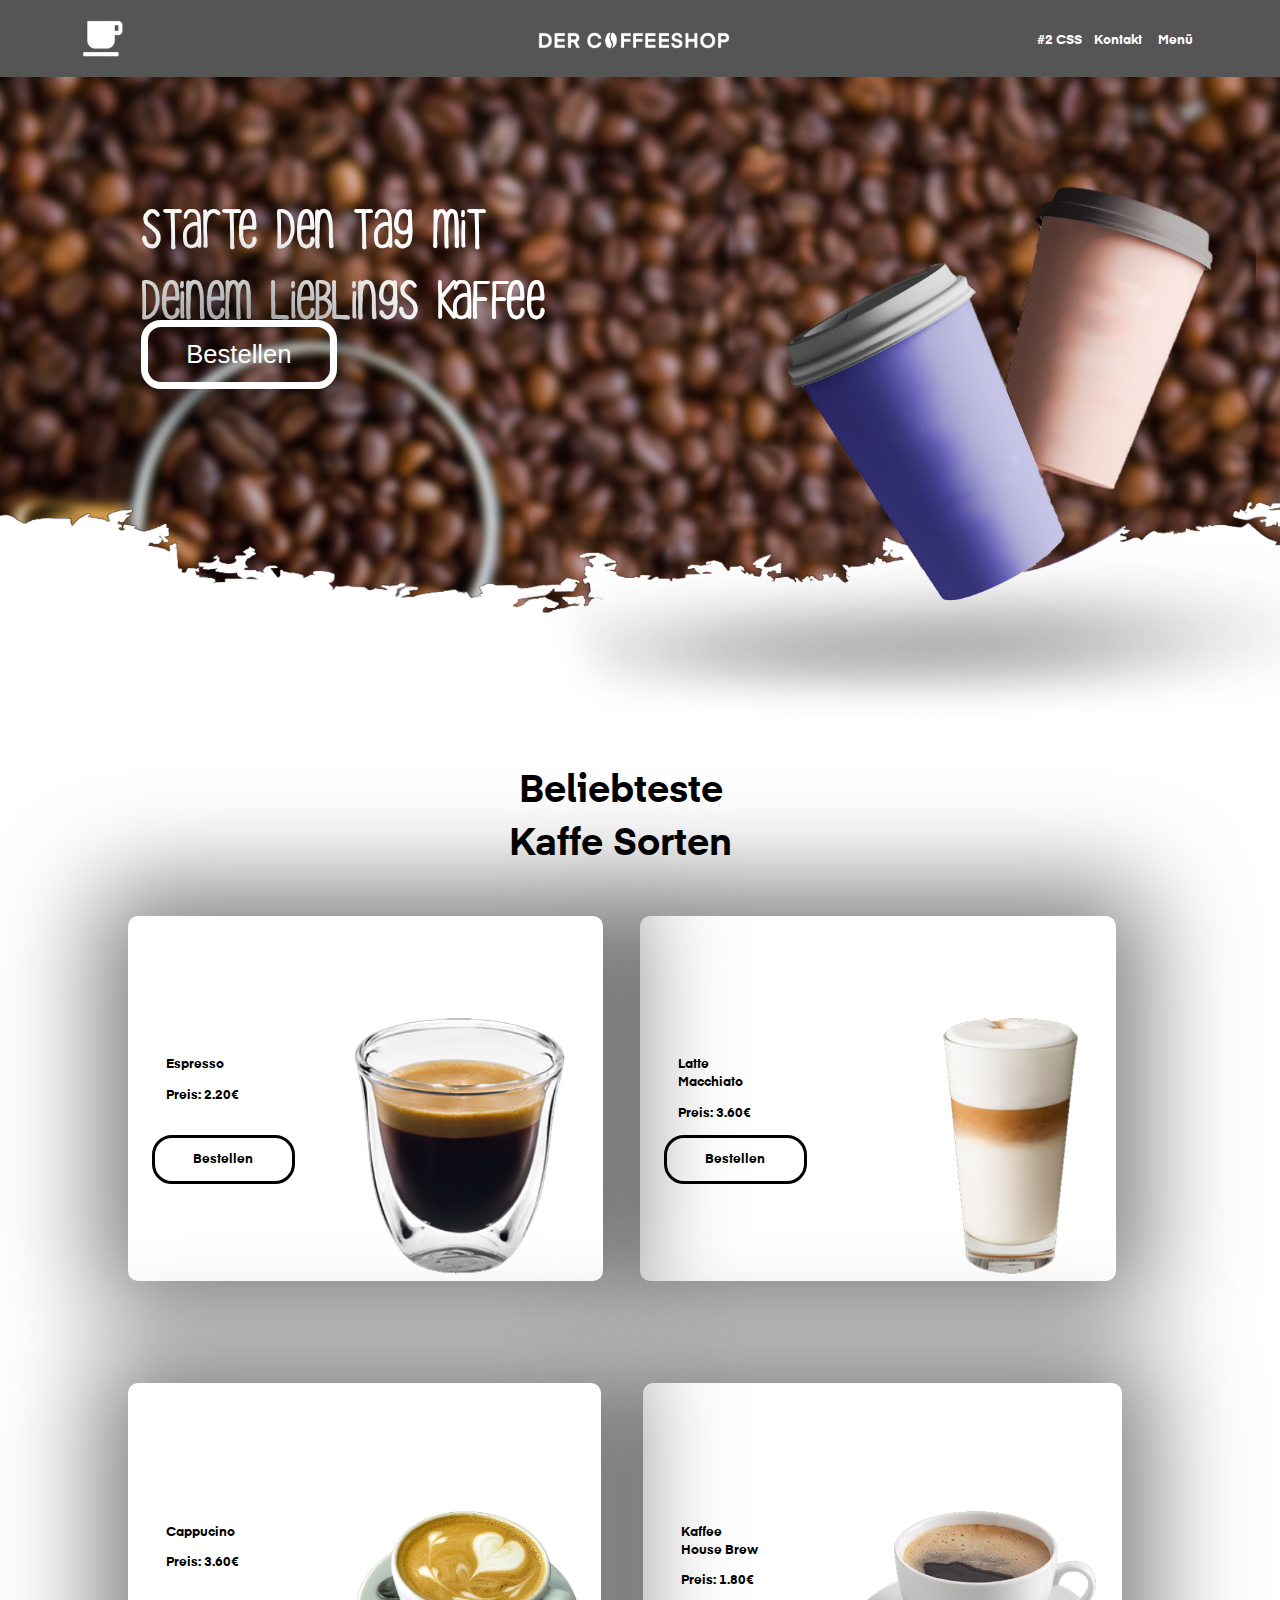
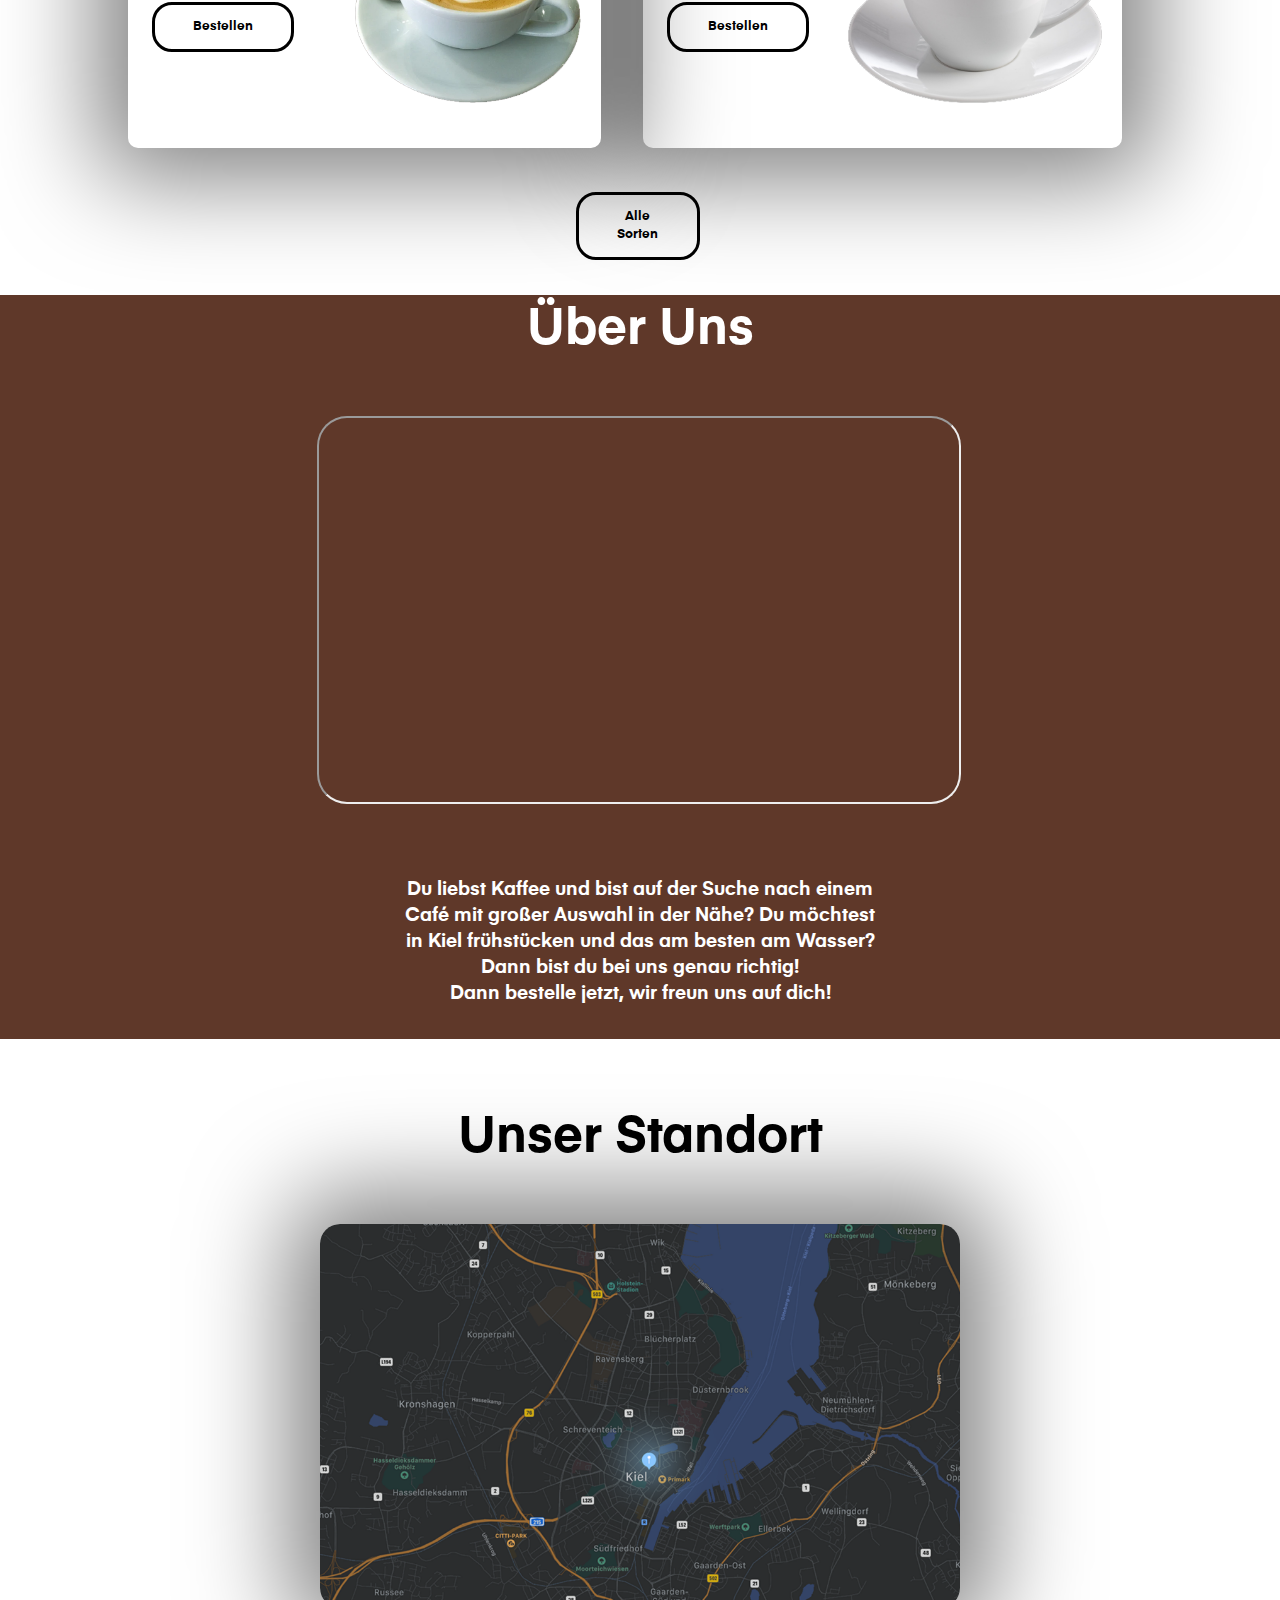
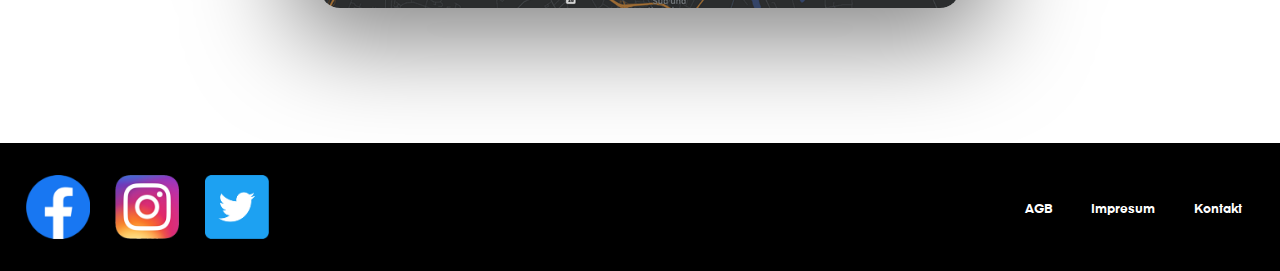
==== commit f0e8db5f: "Add files via upload" ====
--- a/Website/Index.html
+++ b/Website/Index.html
@@ -18,10 +18,12 @@
 	</div>
 	
 	<div class="Coffee">	
- 		<a href="Index.html"> 
+		<a href="Index.html"> 
  		<div class="Logo2">
     		<img src="assets/Logo2.png" alt="Logo" style="width: 15vw; height: auto;">
 			</a>
+	 	</div>
+		
 	</div>
 	<div class="">
 		<a href="Index2.html" class="Style">
